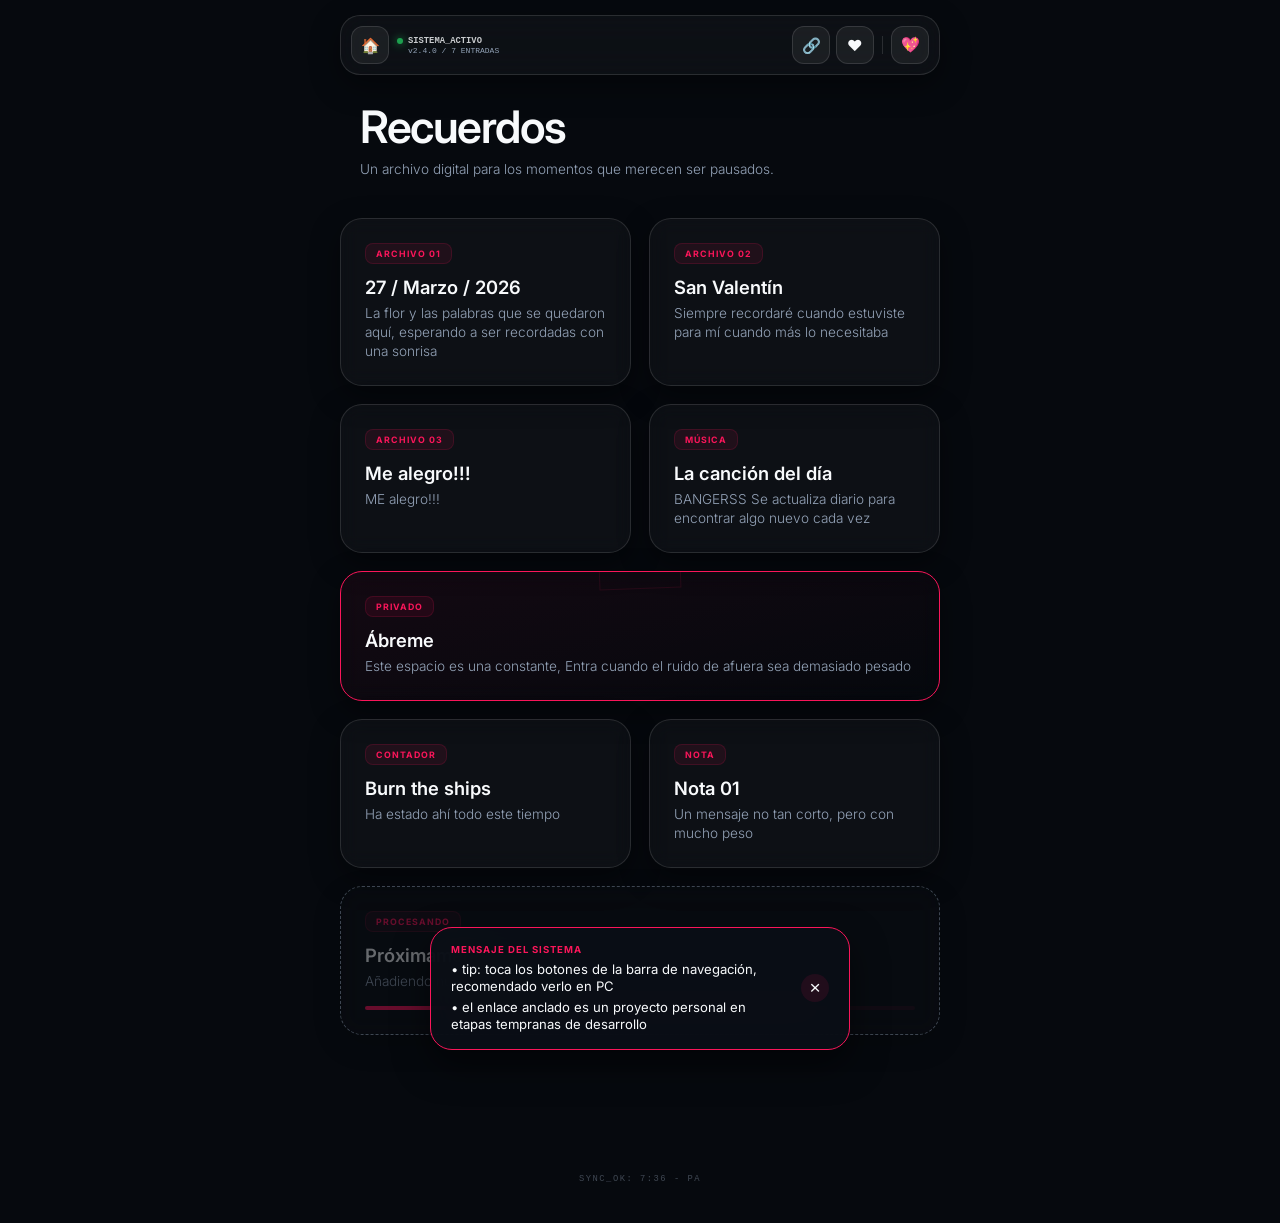
==== index.html @ e1839878 "Update index.html" ====
<!DOCTYPE html>
<html lang="es">
<head>
    <meta charset="UTF-8">
    <meta name="viewport" content="width=device-width, initial-scale=1.0, maximum-scale=1.0, user-scalable=no">
    <title>Archivo | Recuerdos</title>
    <link href="https://fonts.googleapis.com/css2?family=Inter:wght@300;400;600&display=swap" rel="stylesheet">
    <style>
        :root {
            /* 1. TEMA DARK */
            --bg-dark: #06090e;
            --accent: #fa165a;
            --text-main: #f8fafc;
            --text-dim: #94a3b8;
            --glass: rgba(255, 255, 255, 0.03);
            --border-glass: rgba(255, 255, 255, 0.12);
            --spring-eas: cubic-bezier(0.23, 1, 0.32, 1); /* Curva de muelle más fluida */
            --shadow: 0 10px 30px rgba(0,0,0,0.4);
            --accent-rgb: 250, 22, 90;
            --tape: transparent;
            --btn-bg: rgba(255, 255, 255, 0.06);
            
            --dot-color: rgba(250, 22, 90, 0.04); 
            --dot-size: 24px;
            --dot-radius: 0.4px;
        }

        /* 2. TEMA MIDNIGHT */
        body.theme-midnight {
            --bg-dark: #000000;
            --accent: #fde047;
            --text-main: #ffffff;
            --text-dim: #71717a;
            --glass: rgba(253, 224, 71, 0.02);
            --border-glass: rgba(253, 224, 71, 0.2);
            --accent-rgb: 253, 224, 71;
            --btn-bg: rgba(253, 224, 71, 0.08);
            --dot-color: rgba(253, 224, 71, 0.03);
        }

        /* 3. TEMA LIGHT */
        body.theme-light {
            --bg-dark: #fcfaf7;
            --accent: #f59e0b;
            --text-main: #1e293b;
            --text-dim: #64748b;
            --glass: #ffffff;
            --border-glass: rgba(245, 158, 11, 0.15);
            --accent-rgb: 245, 158, 11;
            --tape: rgba(245, 158, 11, 0.2);
            --btn-bg: rgba(245, 158, 11, 0.08);
        }

        * { 
            box-sizing: border-box; 
            -webkit-tap-highlight-color: transparent; 
            touch-action: manipulation;
        }

        body {
            background-color: var(--bg-dark);
            background-image: radial-gradient(var(--dot-color) var(--dot-radius), transparent var(--dot-radius));
            background-size: var(--dot-size) var(--dot-size);
            background-attachment: fixed;
            color: var(--text-main);
            font-family: 'Inter', -apple-system, system-ui, sans-serif;
            margin: 0; padding: 0;
            overflow-x: hidden;
            display: flex; flex-direction: column; align-items: center;
            transition: background-color 0.4s ease;
            -webkit-font-smoothing: antialiased;
        }

        body.theme-light::after {
            content: ""; position: fixed; top: 0; left: 0; width: 100%; height: 100%;
            background-image: linear-gradient(var(--border-glass) 1px, transparent 1px), linear-gradient(90deg, var(--border-glass) 1px, transparent 1px);
            background-size: 25px 25px; z-index: -1; pointer-events: none;
        }

        body.theme-light { background-image: none; }

        /* --- NAVBAR --- */
        .navbar {
            position: fixed; top: 15px; width: 92%; max-width: 600px; height: 60px;
            background: var(--glass); backdrop-filter: blur(20px); -webkit-backdrop-filter: blur(20px);
            border: 1px solid var(--border-glass); border-radius: 20px; z-index: 10000;
            display: flex; align-items: center; justify-content: space-between;
            padding: 0 10px; box-shadow: var(--shadow);
            transform: translateZ(0); /* Aceleración GPU */
        }

        .nav-left { display: flex; align-items: center; gap: 8px; }
        .nav-home, .nav-extra-btn, .nav-heart-btn, .theme-btn {
            text-decoration: none; width: 38px; height: 38px; display: flex;
            align-items: center; justify-content: center; border-radius: 12px;
            background: var(--btn-bg); border: 1px solid var(--border-glass);
            color: var(--text-main); font-size: 0.95rem; 
            transition: transform 0.2s cubic-bezier(0.175, 0.885, 0.32, 1.275);
        }

        .nav-home:active, .theme-btn:active { transform: scale(0.85); }

        .system-status { display: flex; flex-direction: column; }
        .status-dot-wrapper { display: flex; align-items: center; gap: 5px; font-family: monospace; font-size: 0.55rem; font-weight: 700; opacity: 0.8; }
        .dot { width: 6px; height: 6px; background: #22c55e; border-radius: 50%; box-shadow: 0 0 8px #22c55e; animation: pulse 2s infinite; }

        .nav-right { display: flex; align-items: center; gap: 6px; }
        .nav-divider { width: 1px; height: 18px; background: var(--border-glass); margin: 0 2px; }
        .heart-icon { animation: heartBeat 2s infinite ease-in-out; display: inline-block; }

        /* --- HEADER --- */
        header {
            margin-top: 100px; text-align: left; padding: 0 20px; width: 90%; max-width: 600px;
            opacity: 0; transform: translateY(10px);
            transition: all 0.6s var(--spring-eas);
        }
        header.reveal { opacity: 1; transform: translateY(0); }

        h1 { font-size: clamp(2.2rem, 10vw, 2.8rem); font-weight: 600; letter-spacing: -1.5px; margin: 0; }
        #subtitulo { color: var(--text-dim); margin-top: 6px; font-weight: 300; font-size: 0.85rem; line-height: 1.4; }

        /* --- GRID --- */
        .grid {
            display: grid; grid-template-columns: 1fr; gap: 15px; width: 90%; max-width: 600px;
            margin-top: 25px; padding: 0 0 100px 0;
        }

        @media (min-width: 500px) {
            .grid { grid-template-columns: 1fr 1fr; gap: 18px; }
            .card-refugio, .card-proximamente { grid-column: span 2; }
        }

        .card {
            background: var(--glass); border: 1px solid var(--border-glass);
            padding: 24px; border-radius: 22px; text-decoration: none; color: inherit;
            position: relative; overflow: hidden; backdrop-filter: blur(10px);
            -webkit-backdrop-filter: blur(10px); transform: translateY(20px) translateZ(0); opacity: 0;
            box-shadow: var(--shadow); 
            transition: transform 0.5s var(--spring-eas), opacity 0.5s ease, background 0.3s ease;
            will-change: transform, opacity;
        }

        .card.reveal { opacity: 1; transform: translateY(0) translateZ(0); }
        .card:active { transform: scale(0.96) translateZ(0); background: rgba(var(--accent-rgb), 0.05); }

        .card-refugio::before {
            content: ""; position: absolute; top: -10px; left: 50%;
            transform: translateX(-50%) rotate(-2deg);
            width: 80px; height: 25px;
            background: var(--tape); z-index: 10;
            border: 1px solid rgba(var(--accent-rgb), 0.1);
        }

        .tag-container { display: flex; margin-bottom: 12px; }
        .status-tag {
            font-size: 0.55rem; font-weight: 700; text-transform: uppercase;
            letter-spacing: 1px; color: var(--accent); padding: 4px 10px;
            border-radius: 8px; background: rgba(var(--accent-rgb), 0.08);
            border: 1px solid rgba(var(--accent-rgb), 0.15);
        }

        .card h3 { font-size: 1.15rem; margin: 0 0 6px 0; font-weight: 600; }
        .card p { font-size: 0.85rem; color: var(--text-dim); line-height: 1.4; margin: 0; font-weight: 300; }

        .card-refugio {
            border: 1px solid var(--accent);
            background: linear-gradient(165deg, rgba(var(--accent-rgb), 0.06) 0%, transparent 100%);
        }

        .card-proximamente { opacity: 0.4 !important; border: 1px dashed var(--text-dim); }
        .progress-container { width: 100%; height: 4px; border-radius: 10px; margin-top: 15px; background: rgba(var(--accent-rgb), 0.1); overflow: hidden; }
        .progress-bar { width: 0%; height: 100%; background: var(--accent); transition: width 1.5s var(--spring-eas); }

        .popup-mensaje {
            position: fixed; bottom: -150px; left: 50%; transform: translateX(-50%) translateZ(0);
            width: 92%; max-width: 420px; background: rgba(10, 15, 22, 0.92);
            backdrop-filter: blur(20px); -webkit-backdrop-filter: blur(20px);
            border: 1px solid var(--accent); border-radius: 22px; padding: 16px 20px;
            display: flex; align-items: center; justify-content: space-between;
            box-shadow: 0 15px 35px rgba(0,0,0,0.5); z-index: 10001;
            transition: bottom 0.6s var(--spring-eas);
        }
        .popup-mensaje.show { bottom: 20px; }

        @keyframes pulse { 0%, 100% { opacity: 1; } 50% { opacity: 0.4; } }
        @keyframes heartBeat { 0%, 100% { transform: scale(1); } 50% { transform: scale(1.15); } }
        
        footer { padding: 30px; text-align: center; }
        #timestamp { font-size: 0.55rem; color: var(--text-dim); font-family: monospace; letter-spacing: 1.5px; opacity: 0.4; }
    </style>
</head>
<body class="theme-dark">

    <nav class="navbar">
        <div class="nav-left">
            <a href="index.html" class="nav-home">🏠</a>
            <div class="system-status">
                <div class="status-dot-wrapper">
                    <span class="dot"></span> SISTEMA_ACTIVO
                </div>
                <div style="font-size: 0.5rem; color: var(--text-dim); font-family: monospace; margin-left: 11px;">v2.4.0 / 7 ENTRADAS</div>
            </div>
        </div>

        <div class="nav-right">
            <a href="https://idelgado1006.github.io/CALKI/" target="_blank" class="nav-extra-btn" title="Proyecto Externo">🔗</a>
            <a href="seccion5.html" class="nav-heart-btn" title="Ir al Refugio"><span class="heart-icon">❤️</span></a>
            <div class="nav-divider"></div>
            <button class="theme-btn" onclick="cycleTheme()" id="themeBtn">💖</button>
        </div>
    </nav>

    <header id="mainHeader">
        <h1>Recuerdos</h1>
        <p id="subtitulo">Un archivo digital para los momentos que merecen ser pausados.</p>
    </header>

    <main class="grid">
        <a href="seccion1.html" class="card">
            <div class="tag-container"><span class="status-tag">Archivo 01</span></div>
            <h3>27 / Marzo / 2026</h3>
            <p>La flor y las palabras que se quedaron aquí, esperando a ser recordadas con una sonrisa</p>
        </a>

        <a href="seccion2.html" class="card">
            <div class="tag-container"><span class="status-tag">Archivo 02</span></div>
            <h3>San Valentín</h3>
            <p>Siempre recordaré cuando estuviste para mí cuando más lo necesitaba</p>
        </a>

        <a href="seccion3.html" class="card">
            <div class="tag-container"><span class="status-tag">Archivo 03</span></div>
            <h3>Me alegro!!!</h3>
            <p>ME alegro!!!</p>
        </a>
        
        <a href="seccion4.html" class="card">
            <div class="tag-container"><span class="status-tag">Música</span></div>
            <h3>La canción del día</h3>
            <p>BANGERSS Se actualiza diario para encontrar algo nuevo cada vez</p>
        </a>

        <a href="seccion5.html" id="seccion5" class="card card-refugio">
            <div class="tag-container"><span class="status-tag">Privado</span></div>
            <h3>Ábreme</h3>
            <p>Este espacio es una constante, Entra cuando el ruido de afuera sea demasiado pesado</p>
        </a>
        
        <a href="seccion6.html" class="card">
            <div class="tag-container"><span class="status-tag">contador</span></div>
            <h3>Burn the ships</h3>
            <p>Ha estado ahí todo este tiempo</p>
        </a>

        <a href="seccion7.html" class="card">
            <div class="tag-container"><span class="status-tag">Nota</span></div>
            <h3>Nota 01</h3>
            <p>Un mensaje no tan corto, pero con mucho peso</p>
        </a>

        <div class="card card-proximamente">
            <div class="tag-container"><span class="status-tag">Procesando</span></div>
            <h3>Próximamente</h3>
            <p>Añadiendo nuevos datos al sistema...</p>
            <div class="progress-container"><div class="progress-bar" id="p-bar"></div></div>
        </div>
    </main>

    <div id="miPopup" class="popup-mensaje">
        <div class="popup-content">
            <span style="font-size: 0.6rem; color: var(--accent); font-weight: 700; text-transform: uppercase; letter-spacing: 1px; display: block; margin-bottom: 6px;">Mensaje del Sistema</span>
            <div style="display: flex; flex-direction: column; gap: 4px;">
                <span style="font-size: 0.82rem; color: var(--text-main); font-weight: 400; line-height: 1.3;">• tip: toca los botones de la barra de navegación, recomendado verlo en PC</span>
                <span style="font-size: 0.82rem; color: var(--text-main); font-weight: 400; line-height: 1.3;">• el enlace anclado es un proyecto personal en etapas tempranas de desarrollo</span>
            </div>
        </div>
        <button onclick="cerrarPopup()" style="background: rgba(var(--accent-rgb), 0.1); border: none; color: var(--text-main); min-width: 28px; height: 28px; border-radius: 50%; font-size: 1.2rem; display: flex; align-items: center; justify-content: center; cursor: pointer; margin-left: 15px;">&times;</button>
    </div>

    <footer><p id="timestamp"></p></footer>

    <script>
        const WEB_APP_URL = 'https://script.google.com/macros/s/AKfycbyGd90x5g34cjsFvojvHPyRqJG0PpboUWVDj0SJNQ50BKHYhKRASKNIm06ul9eyK1AE/exec';

        function registrarEntrada(nombre, urlDestino) {
            const data = JSON.stringify({ tarjeta: nombre, url: urlDestino });
            if (navigator.sendBeacon) {
                navigator.sendBeacon(WEB_APP_URL, data);
            } else {
                fetch(WEB_APP_URL, { method: 'POST', mode: 'no-cors', body: data });
            }
        }

        let currentTheme = 0; 
        const themes = ['theme-dark', 'theme-midnight', 'theme-light'];
        const icons = ['💖', '🌙', '☀️'];

        function cycleTheme() {
            document.body.classList.remove(themes[currentTheme]);
            currentTheme = (currentTheme + 1) % themes.length;
            document.body.classList.add(themes[currentTheme]);
            document.getElementById('themeBtn').innerText = icons[currentTheme];
            if(navigator.vibrate) navigator.vibrate(8); 
        }

        document.addEventListener('DOMContentLoaded', () => {
            setTimeout(() => {
                document.getElementById('mainHeader').classList.add('reveal');
            }, 100);

            const cards = document.querySelectorAll('.card');
            const observer = new IntersectionObserver((entries) => {
                entries.forEach((entry, index) => {
                    if (entry.isIntersecting) {
                        setTimeout(() => {
                            entry.target.classList.add('reveal');
                        }, index * 40);
                        observer.unobserve(entry.target);
                    }
                });
            }, { threshold: 0.1 });

            cards.forEach(card => {
                observer.observe(card);
                card.addEventListener('click', function() {
                    const titulo = this.querySelector('h3')?.innerText || "Tarjeta";
                    const destino = this.getAttribute('href');
                    if(destino) registrarEntrada(titulo, destino);
                    if(navigator.vibrate) navigator.vibrate(5); 
                });
            });

            const bar = document.getElementById('p-bar');
            if(bar) setTimeout(() => { bar.style.width = '84%'; }, 600);

            setTimeout(() => {
                const popup = document.getElementById('miPopup');
                if(popup) {
                    popup.classList.add('show');
                    if(navigator.vibrate) navigator.vibrate([15, 30]);
                }
            }, 2200);

            const ahora = new Date();
            document.getElementById('timestamp').innerText = `SYNC_OK: ${ahora.getHours()}:${ahora.getMinutes()} - PA`;
        });

        function cerrarPopup() { document.getElementById('miPopup').classList.remove('show'); }
    </script>
</body>
</html>
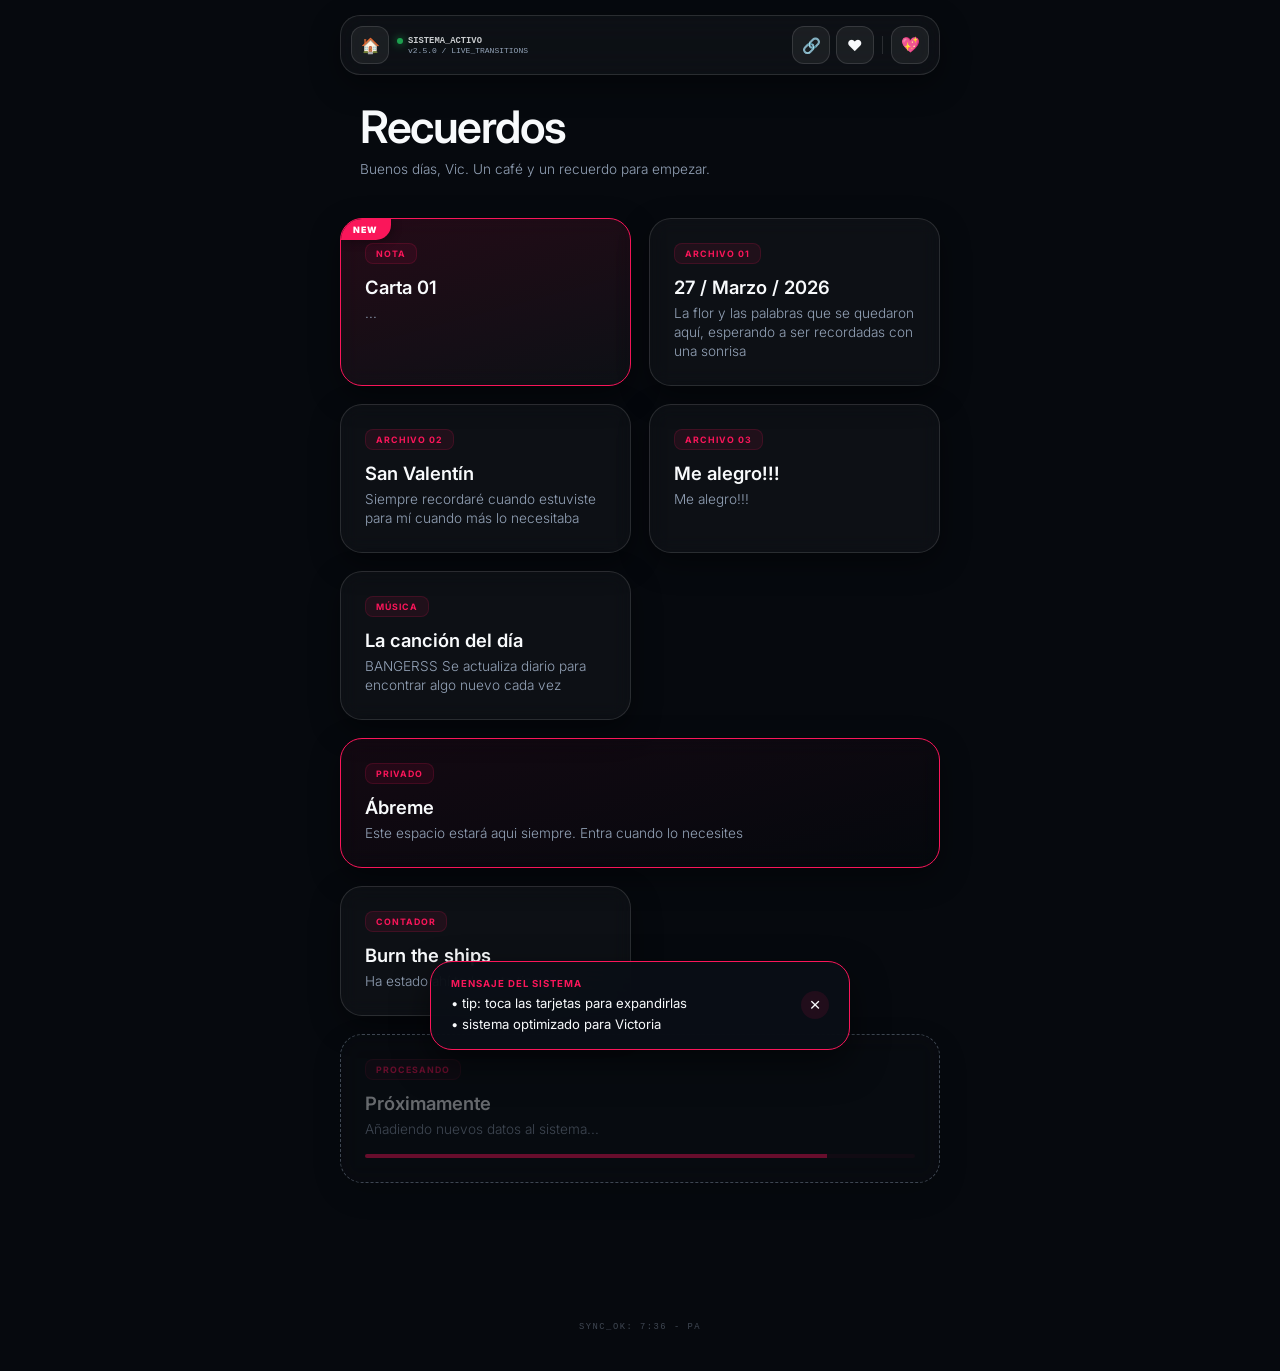
==== commit d39cabdf: "Update index.html" ====
--- a/index.html
+++ b/index.html
@@ -14,7 +14,7 @@
             --text-dim: #94a3b8;
             --glass: rgba(255, 255, 255, 0.03);
             --border-glass: rgba(255, 255, 255, 0.12);
-            --spring-eas: cubic-bezier(0.23, 1, 0.32, 1); /* Curva de muelle más fluida */
+            --spring-eas: cubic-bezier(0.23, 1, 0.32, 1);
             --shadow: 0 10px 30px rgba(0,0,0,0.4);
             --accent-rgb: 250, 22, 90;
             --tape: transparent;
@@ -67,7 +67,7 @@
             margin: 0; padding: 0;
             overflow-x: hidden;
             display: flex; flex-direction: column; align-items: center;
-            transition: background-color 0.4s ease;
+            transition: background-color 0.4s ease, opacity 0.5s ease;
             -webkit-font-smoothing: antialiased;
         }
 
@@ -78,6 +78,14 @@
         }
 
         body.theme-light { background-image: none; }
+
+        /* --- EFECTO DE NAVEGACIÓN (ZOOM) --- */
+        body.navigating .grid, body.navigating header, body.navigating .navbar {
+            opacity: 0;
+            transform: translateY(-20px);
+            pointer-events: none;
+            transition: all 0.5s var(--spring-eas);
+        }
 
         /* --- NAVBAR --- */
         .navbar {
@@ -86,7 +94,8 @@
             border: 1px solid var(--border-glass); border-radius: 20px; z-index: 10000;
             display: flex; align-items: center; justify-content: space-between;
             padding: 0 10px; box-shadow: var(--shadow);
-            transform: translateZ(0); /* Aceleración GPU */
+            transform: translateZ(0);
+            transition: all 0.5s var(--spring-eas);
         }
 
         .nav-left { display: flex; align-items: center; gap: 8px; }
@@ -98,8 +107,6 @@
             transition: transform 0.2s cubic-bezier(0.175, 0.885, 0.32, 1.275);
         }
 
-        .nav-home:active, .theme-btn:active { transform: scale(0.85); }
-
         .system-status { display: flex; flex-direction: column; }
         .status-dot-wrapper { display: flex; align-items: center; gap: 5px; font-family: monospace; font-size: 0.55rem; font-weight: 700; opacity: 0.8; }
         .dot { width: 6px; height: 6px; background: #22c55e; border-radius: 50%; box-shadow: 0 0 8px #22c55e; animation: pulse 2s infinite; }
@@ -117,12 +124,13 @@
         header.reveal { opacity: 1; transform: translateY(0); }
 
         h1 { font-size: clamp(2.2rem, 10vw, 2.8rem); font-weight: 600; letter-spacing: -1.5px; margin: 0; }
-        #subtitulo { color: var(--text-dim); margin-top: 6px; font-weight: 300; font-size: 0.85rem; line-height: 1.4; }
+        #subtitulo { color: var(--text-dim); margin-top: 6px; font-weight: 300; font-size: 0.85rem; line-height: 1.4; transition: opacity 0.3s ease; }
 
         /* --- GRID --- */
         .grid {
             display: grid; grid-template-columns: 1fr; gap: 15px; width: 90%; max-width: 600px;
             margin-top: 25px; padding: 0 0 100px 0;
+            transition: all 0.5s var(--spring-eas);
         }
 
         @media (min-width: 500px) {
@@ -136,19 +144,29 @@
             position: relative; overflow: hidden; backdrop-filter: blur(10px);
             -webkit-backdrop-filter: blur(10px); transform: translateY(20px) translateZ(0); opacity: 0;
             box-shadow: var(--shadow); 
-            transition: transform 0.5s var(--spring-eas), opacity 0.5s ease, background 0.3s ease;
+            transition: transform 0.5s var(--spring-eas), opacity 0.5s ease, background 0.3s ease, box-shadow 0.4s ease;
             will-change: transform, opacity;
         }
 
         .card.reveal { opacity: 1; transform: translateY(0) translateZ(0); }
-        .card:active { transform: scale(0.96) translateZ(0); background: rgba(var(--accent-rgb), 0.05); }
-
-        .card-refugio::before {
-            content: ""; position: absolute; top: -10px; left: 50%;
-            transform: translateX(-50%) rotate(-2deg);
-            width: 80px; height: 25px;
-            background: var(--tape); z-index: 10;
-            border: 1px solid rgba(var(--accent-rgb), 0.1);
+
+        /* --- EFECTO TARJETA NUEVA --- */
+        .card-new {
+            border: 1px solid var(--accent) !important;
+            background: linear-gradient(165deg, rgba(var(--accent-rgb), 0.12) 0%, var(--glass) 100%) !important;
+            animation: glowPulse 3s infinite ease-in-out;
+        }
+
+        @keyframes glowPulse {
+            0%, 100% { box-shadow: 0 0 15px rgba(var(--accent-rgb), 0.1); border-color: var(--accent); }
+            50% { box-shadow: 0 0 25px rgba(var(--accent-rgb), 0.3); border-color: #ffffff; }
+        }
+
+        .badge-new {
+            position: absolute; top: 0; left: 0; background: var(--accent); color: white;
+            font-size: 0.55rem; font-weight: 900; padding: 5px 12px;
+            border-bottom-right-radius: 15px; letter-spacing: 1.2px; z-index: 20;
+            text-transform: uppercase; box-shadow: 2px 2px 10px rgba(0,0,0,0.3);
         }
 
         .tag-container { display: flex; margin-bottom: 12px; }
@@ -198,7 +216,7 @@
                 <div class="status-dot-wrapper">
                     <span class="dot"></span> SISTEMA_ACTIVO
                 </div>
-                <div style="font-size: 0.5rem; color: var(--text-dim); font-family: monospace; margin-left: 11px;">v2.4.0 / 7 ENTRADAS</div>
+                <div style="font-size: 0.5rem; color: var(--text-dim); font-family: monospace; margin-left: 11px;">v2.5.0 / LIVE_TRANSITIONS</div>
             </div>
         </div>
 
@@ -212,10 +230,17 @@
 
     <header id="mainHeader">
         <h1>Recuerdos</h1>
-        <p id="subtitulo">Un archivo digital para los momentos que merecen ser pausados.</p>
+        <p id="subtitulo">Sincronizando archivo digital...</p>
     </header>
 
     <main class="grid">
+        <a href="seccion7.html" class="card card-new">
+            <span class="badge-new">NEW</span>
+            <div class="tag-container"><span class="status-tag">Nota</span></div>
+            <h3>Carta 01</h3>
+            <p>...</p>
+        </a>
+
         <a href="seccion1.html" class="card">
             <div class="tag-container"><span class="status-tag">Archivo 01</span></div>
             <h3>27 / Marzo / 2026</h3>
@@ -231,7 +256,7 @@
         <a href="seccion3.html" class="card">
             <div class="tag-container"><span class="status-tag">Archivo 03</span></div>
             <h3>Me alegro!!!</h3>
-            <p>ME alegro!!!</p>
+            <p>Me alegro!!!</p>
         </a>
         
         <a href="seccion4.html" class="card">
@@ -243,19 +268,13 @@
         <a href="seccion5.html" id="seccion5" class="card card-refugio">
             <div class="tag-container"><span class="status-tag">Privado</span></div>
             <h3>Ábreme</h3>
-            <p>Este espacio es una constante, Entra cuando el ruido de afuera sea demasiado pesado</p>
+            <p>Este espacio estará aqui siempre. Entra cuando lo necesites</p>
         </a>
         
         <a href="seccion6.html" class="card">
             <div class="tag-container"><span class="status-tag">contador</span></div>
             <h3>Burn the ships</h3>
             <p>Ha estado ahí todo este tiempo</p>
-        </a>
-
-        <a href="seccion7.html" class="card">
-            <div class="tag-container"><span class="status-tag">Nota</span></div>
-            <h3>Nota 01</h3>
-            <p>Un mensaje no tan corto, pero con mucho peso</p>
         </a>
 
         <div class="card card-proximamente">
@@ -270,8 +289,8 @@
         <div class="popup-content">
             <span style="font-size: 0.6rem; color: var(--accent); font-weight: 700; text-transform: uppercase; letter-spacing: 1px; display: block; margin-bottom: 6px;">Mensaje del Sistema</span>
             <div style="display: flex; flex-direction: column; gap: 4px;">
-                <span style="font-size: 0.82rem; color: var(--text-main); font-weight: 400; line-height: 1.3;">• tip: toca los botones de la barra de navegación, recomendado verlo en PC</span>
-                <span style="font-size: 0.82rem; color: var(--text-main); font-weight: 400; line-height: 1.3;">• el enlace anclado es un proyecto personal en etapas tempranas de desarrollo</span>
+                <span style="font-size: 0.82rem; color: var(--text-main); font-weight: 400; line-height: 1.3;">• tip: toca las tarjetas para expandirlas</span>
+                <span style="font-size: 0.82rem; color: var(--text-main); font-weight: 400; line-height: 1.3;">• sistema optimizado para Victoria</span>
             </div>
         </div>
         <button onclick="cerrarPopup()" style="background: rgba(var(--accent-rgb), 0.1); border: none; color: var(--text-main); min-width: 28px; height: 28px; border-radius: 50%; font-size: 1.2rem; display: flex; align-items: center; justify-content: center; cursor: pointer; margin-left: 15px;">&times;</button>
@@ -291,6 +310,23 @@
             }
         }
 
+        // --- SISTEMA DE MENSAJES POR HORA ---
+        function actualizarMensaje() {
+            const subtitulo = document.getElementById('subtitulo');
+            const hora = new Date().getHours();
+            let msg = "";
+
+            if (hora >= 6 && hora < 12) msg = "Buenos días, Vic. Un café y un recuerdo para empezar.";
+            else if (hora >= 12 && hora < 19) msg = "Pausa el día un momento. Aquí todo está tranquilo.";
+            else msg = "Antes de dormir, un vistazo a lo que nos hizo sonreír hoy.";
+
+            subtitulo.style.opacity = 0;
+            setTimeout(() => {
+                subtitulo.innerText = msg;
+                subtitulo.style.opacity = 1;
+            }, 300);
+        }
+
         let currentTheme = 0; 
         const themes = ['theme-dark', 'theme-midnight', 'theme-light'];
         const icons = ['💖', '🌙', '☀️'];
@@ -304,6 +340,8 @@
         }
 
         document.addEventListener('DOMContentLoaded', () => {
+            actualizarMensaje();
+
             setTimeout(() => {
                 document.getElementById('mainHeader').classList.add('reveal');
             }, 100);
@@ -322,11 +360,28 @@
 
             cards.forEach(card => {
                 observer.observe(card);
-                card.addEventListener('click', function() {
+                
+                card.addEventListener('click', function(e) {
+                    const destino = this.getAttribute('href');
+                    if(!destino || destino === "#" || this.classList.contains('card-proximamente')) return;
+
+                    e.preventDefault();
                     const titulo = this.querySelector('h3')?.innerText || "Tarjeta";
-                    const destino = this.getAttribute('href');
-                    if(destino) registrarEntrada(titulo, destino);
-                    if(navigator.vibrate) navigator.vibrate(5); 
+                    
+                    // Registro y vibración
+                    registrarEntrada(titulo, destino);
+                    if(navigator.vibrate) navigator.vibrate([10, 30]);
+
+                    // EFECTO ZOOM Y NAVEGACIÓN
+                    document.body.classList.add('navigating');
+                    this.style.zIndex = "15000";
+                    this.style.transform = "scale(1.08) translateZ(0)";
+                    this.style.boxShadow = "0 20px 50px rgba(var(--accent-rgb), 0.3)";
+                    this.style.borderColor = "white";
+
+                    setTimeout(() => {
+                        window.location.href = destino;
+                    }, 450);
                 });
             });
 
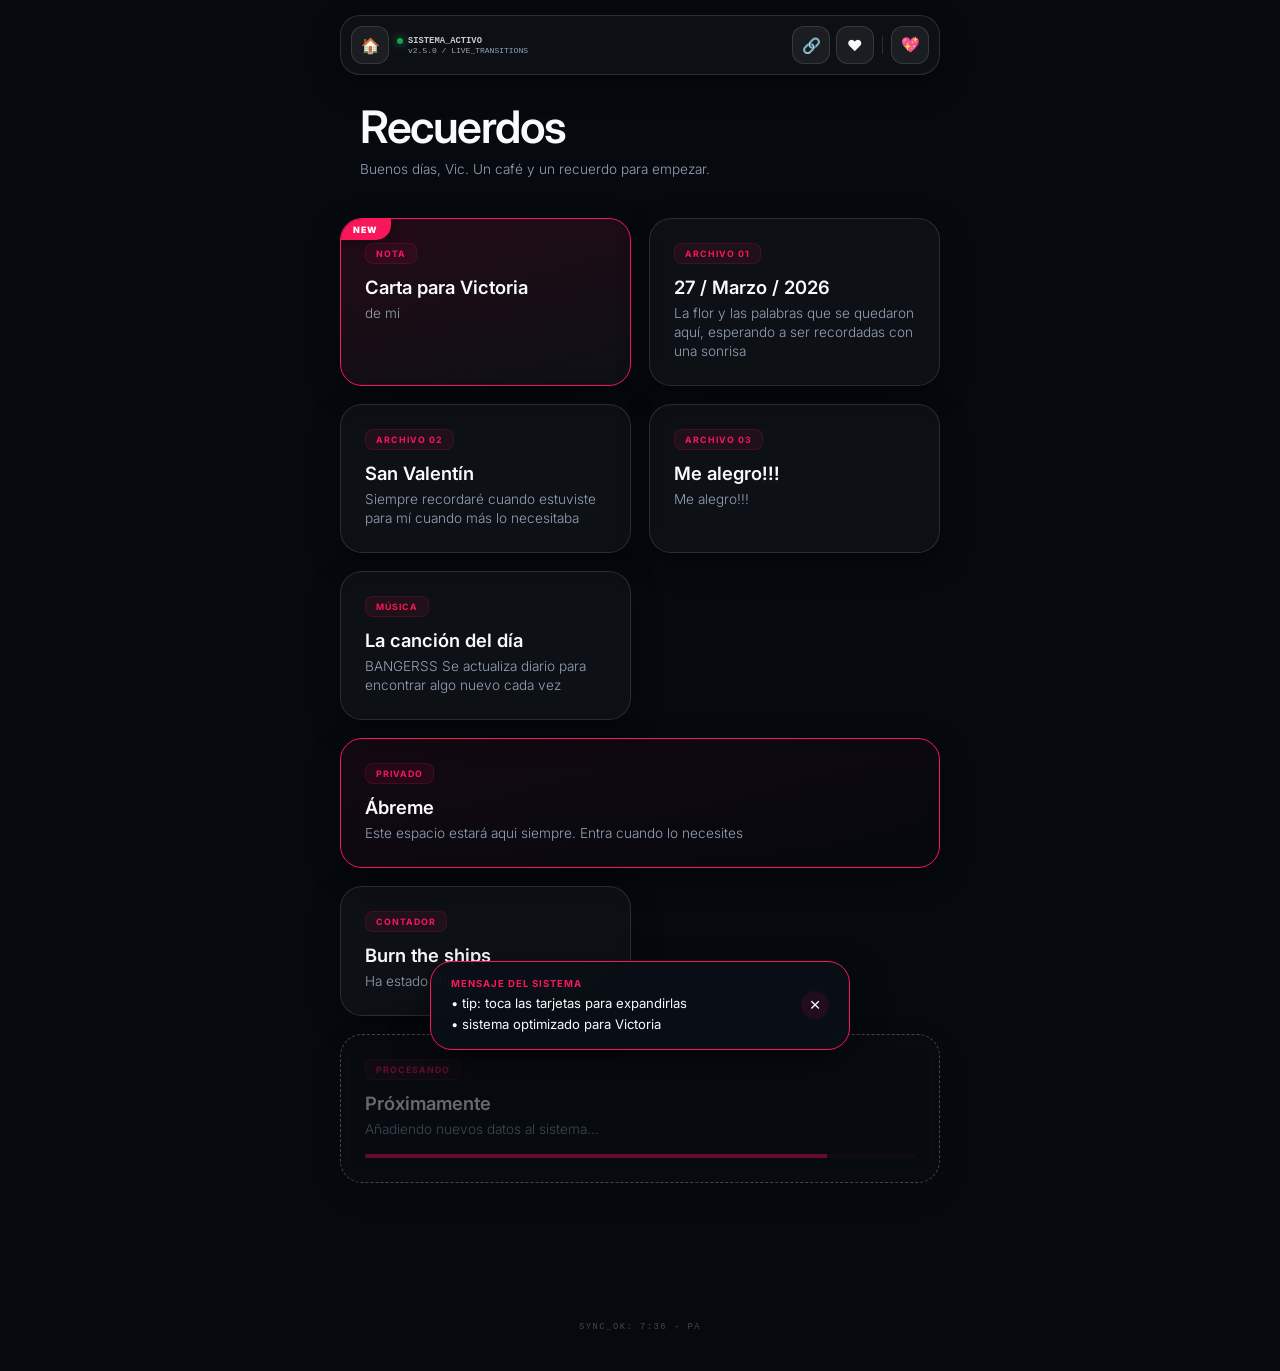
==== commit 46701c89: "Update index.html" ====
--- a/index.html
+++ b/index.html
@@ -237,8 +237,8 @@
         <a href="seccion7.html" class="card card-new">
             <span class="badge-new">NEW</span>
             <div class="tag-container"><span class="status-tag">Nota</span></div>
-            <h3>Carta 01</h3>
-            <p>...</p>
+            <h3>Carta para Victoria</h3>
+            <p>de mi</p>
         </a>
 
         <a href="seccion1.html" class="card">
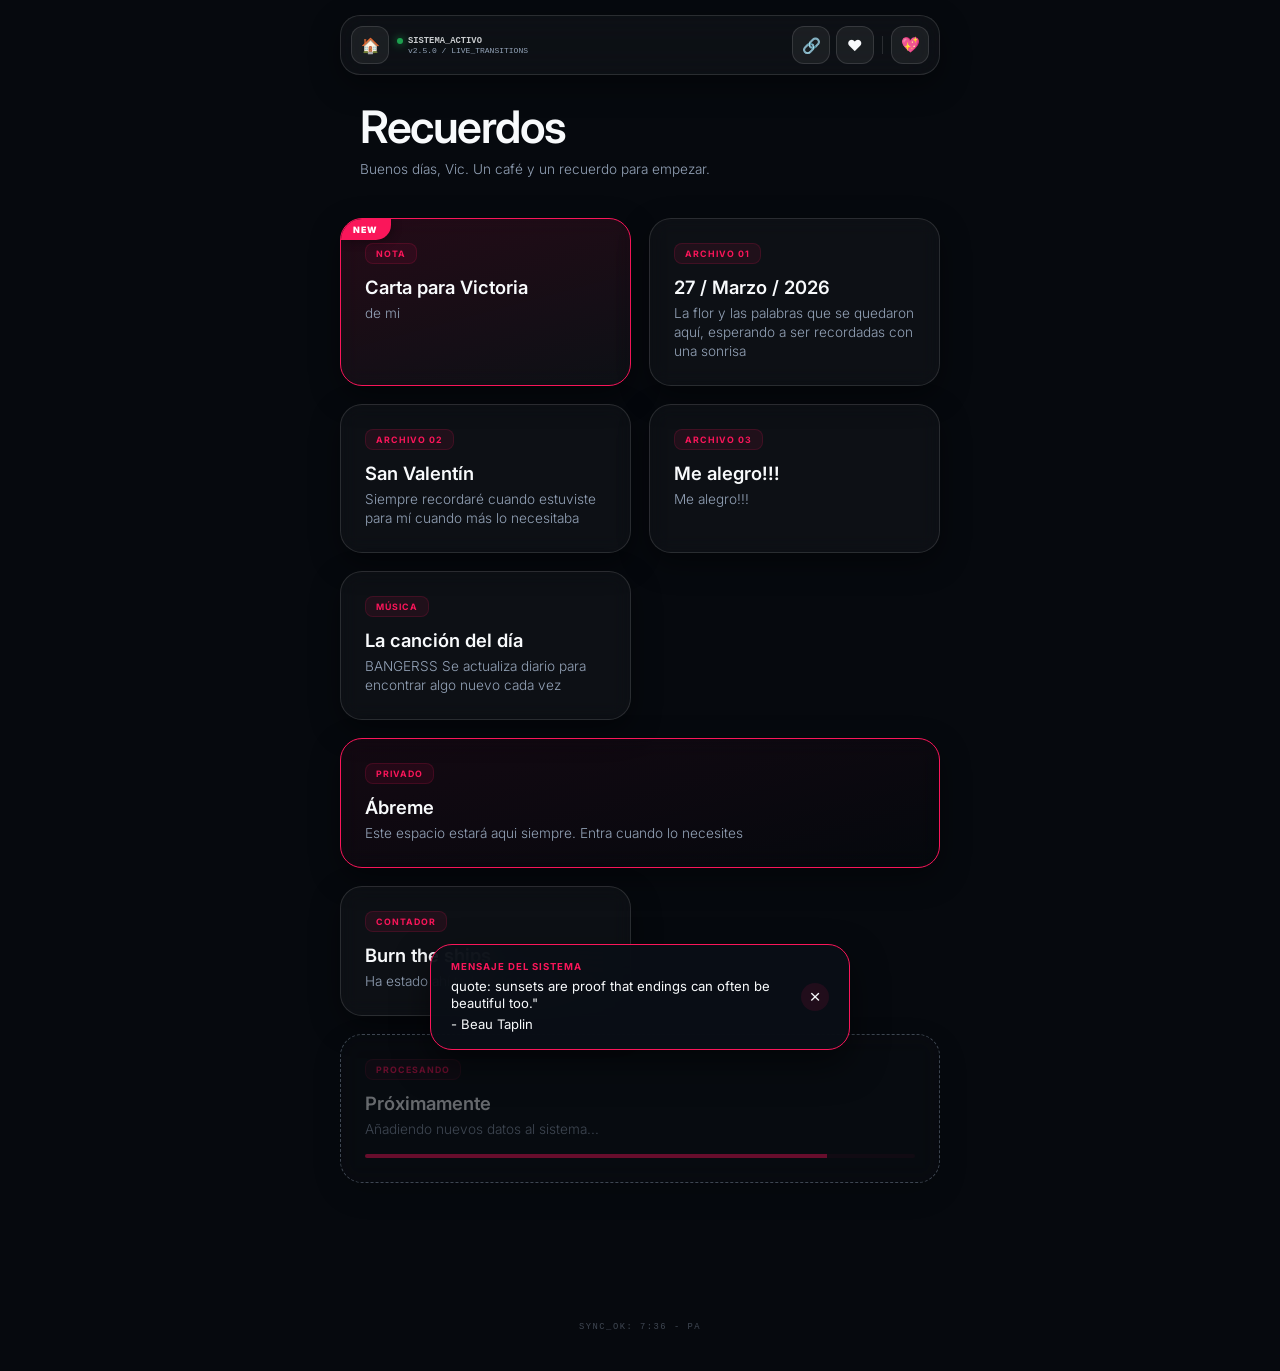
==== commit 8fb7f36f: "Update index.html" ====
--- a/index.html
+++ b/index.html
@@ -289,8 +289,8 @@
         <div class="popup-content">
             <span style="font-size: 0.6rem; color: var(--accent); font-weight: 700; text-transform: uppercase; letter-spacing: 1px; display: block; margin-bottom: 6px;">Mensaje del Sistema</span>
             <div style="display: flex; flex-direction: column; gap: 4px;">
-                <span style="font-size: 0.82rem; color: var(--text-main); font-weight: 400; line-height: 1.3;">• tip: toca las tarjetas para expandirlas</span>
-                <span style="font-size: 0.82rem; color: var(--text-main); font-weight: 400; line-height: 1.3;">• sistema optimizado para Victoria</span>
+                <span style="font-size: 0.82rem; color: var(--text-main); font-weight: 400; line-height: 1.3;">quote: sunsets are proof that endings can often be beautiful too." </span>
+                <span style="font-size: 0.82rem; color: var(--text-main); font-weight: 400; line-height: 1.3;">- Beau Taplin</span>
             </div>
         </div>
         <button onclick="cerrarPopup()" style="background: rgba(var(--accent-rgb), 0.1); border: none; color: var(--text-main); min-width: 28px; height: 28px; border-radius: 50%; font-size: 1.2rem; display: flex; align-items: center; justify-content: center; cursor: pointer; margin-left: 15px;">&times;</button>
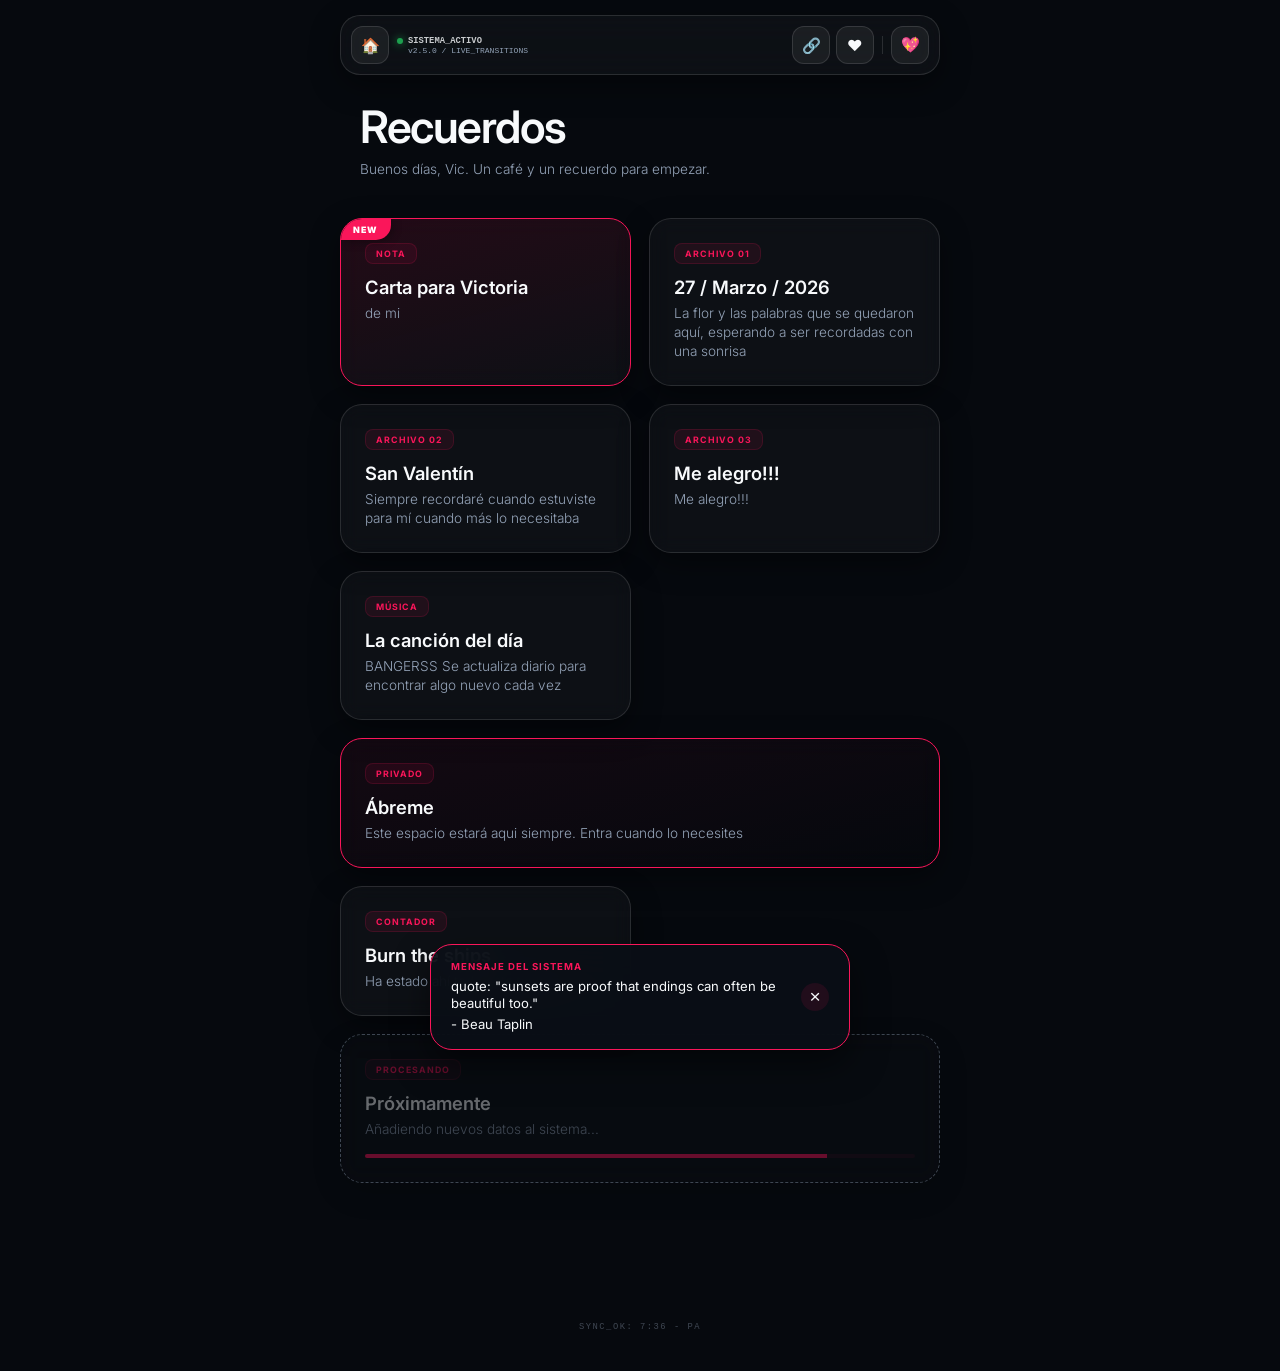
==== commit 4900acd2: "Update index.html" ====
--- a/index.html
+++ b/index.html
@@ -289,7 +289,7 @@
         <div class="popup-content">
             <span style="font-size: 0.6rem; color: var(--accent); font-weight: 700; text-transform: uppercase; letter-spacing: 1px; display: block; margin-bottom: 6px;">Mensaje del Sistema</span>
             <div style="display: flex; flex-direction: column; gap: 4px;">
-                <span style="font-size: 0.82rem; color: var(--text-main); font-weight: 400; line-height: 1.3;">quote: sunsets are proof that endings can often be beautiful too." </span>
+                <span style="font-size: 0.82rem; color: var(--text-main); font-weight: 400; line-height: 1.3;">quote: "sunsets are proof that endings can often be beautiful too." </span>
                 <span style="font-size: 0.82rem; color: var(--text-main); font-weight: 400; line-height: 1.3;">- Beau Taplin</span>
             </div>
         </div>
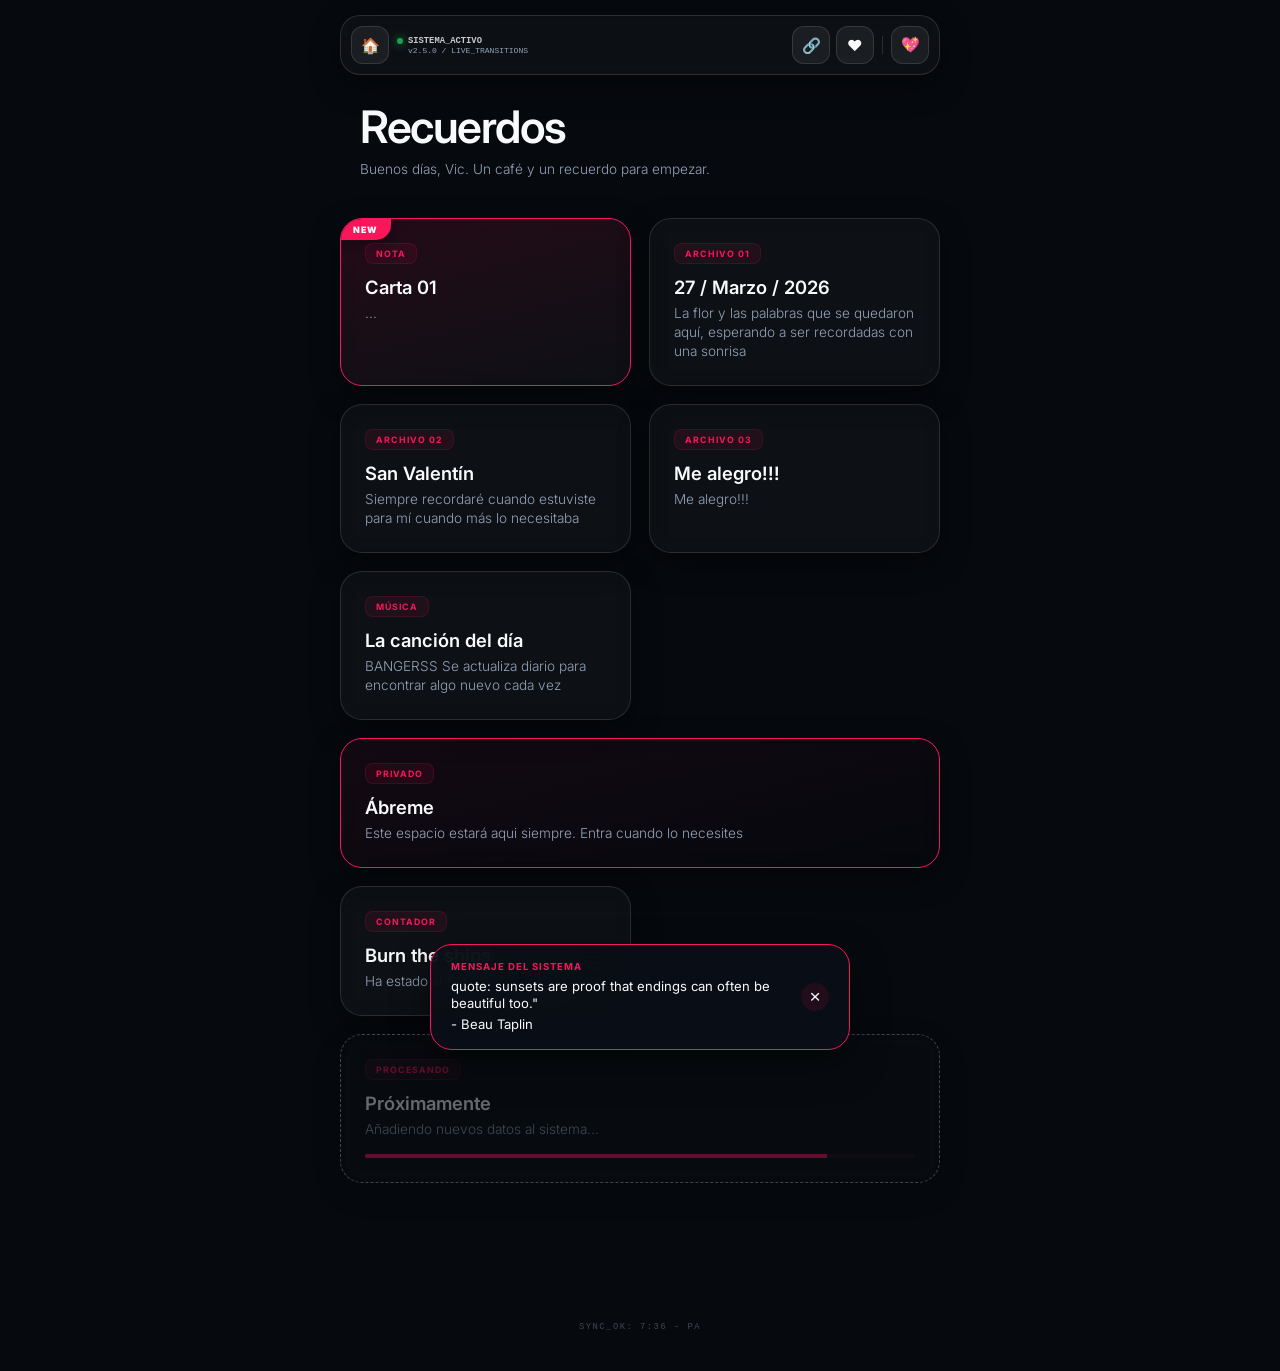
==== commit f37ce4c3: "Update index.html" ====
--- a/index.html
+++ b/index.html
@@ -237,8 +237,8 @@
         <a href="seccion7.html" class="card card-new">
             <span class="badge-new">NEW</span>
             <div class="tag-container"><span class="status-tag">Nota</span></div>
-            <h3>Carta para Victoria</h3>
-            <p>de mi</p>
+            <h3>Carta 01</h3>
+            <p>...</p>
         </a>
 
         <a href="seccion1.html" class="card">
@@ -289,7 +289,7 @@
         <div class="popup-content">
             <span style="font-size: 0.6rem; color: var(--accent); font-weight: 700; text-transform: uppercase; letter-spacing: 1px; display: block; margin-bottom: 6px;">Mensaje del Sistema</span>
             <div style="display: flex; flex-direction: column; gap: 4px;">
-                <span style="font-size: 0.82rem; color: var(--text-main); font-weight: 400; line-height: 1.3;">quote: "sunsets are proof that endings can often be beautiful too." </span>
+                <span style="font-size: 0.82rem; color: var(--text-main); font-weight: 400; line-height: 1.3;">quote: sunsets are proof that endings can often be beautiful too." </span>
                 <span style="font-size: 0.82rem; color: var(--text-main); font-weight: 400; line-height: 1.3;">- Beau Taplin</span>
             </div>
         </div>
@@ -298,15 +298,26 @@
 
     <footer><p id="timestamp"></p></footer>
 
-    <script>
-        const WEB_APP_URL = 'https://script.google.com/macros/s/AKfycbyGd90x5g34cjsFvojvHPyRqJG0PpboUWVDj0SJNQ50BKHYhKRASKNIm06ul9eyK1AE/exec';
-
+<script>
+        // NUEVA URL DEL SCRIPT ACTUALIZADA
+        const WEB_APP_URL = 'https://script.google.com/macros/s/AKfycbwaOa3n1R2yIJvqNifsH_xfUqUESRRi44aRnIna-aIwRLaaqQXYBZZfCb3cBGmnf5b62A/exec';
+
+        /**
+         * REGISTRO DE ACTIVIDAD (LOGS E INVISIBLE TRACKING)
+         * Envía el nombre de la tarjeta y el dispositivo (User-Agent) al script.
+         */
         function registrarEntrada(nombre, urlDestino) {
-            const data = JSON.stringify({ tarjeta: nombre, url: urlDestino });
+            const ua = encodeURIComponent(navigator.userAgent);
+            const tipo = encodeURIComponent("CLIC: " + nombre);
+            
+            // Construimos la URL con parámetros para el doGet del script exitoso
+            const finalUrl = `${WEB_APP_URL}?tipo=${tipo}&ua=${ua}`;
+            
+            // Usamos sendBeacon para asegurar que el dato se envíe antes de cambiar de página
             if (navigator.sendBeacon) {
-                navigator.sendBeacon(WEB_APP_URL, data);
+                navigator.sendBeacon(finalUrl);
             } else {
-                fetch(WEB_APP_URL, { method: 'POST', mode: 'no-cors', body: data });
+                fetch(finalUrl, { method: 'GET', mode: 'no-cors' });
             }
         }
 
@@ -366,10 +377,12 @@
                     if(!destino || destino === "#" || this.classList.contains('card-proximamente')) return;
 
                     e.preventDefault();
-                    const titulo = this.querySelector('h3')?.innerText || "Tarjeta";
                     
-                    // Registro y vibración
+                    const titulo = this.querySelector('h3')?.innerText || "Tarjeta Desconocida";
+                    
+                    // EJECUTAMOS EL REGISTRO
                     registrarEntrada(titulo, destino);
+                    
                     if(navigator.vibrate) navigator.vibrate([10, 30]);
 
                     // EFECTO ZOOM Y NAVEGACIÓN
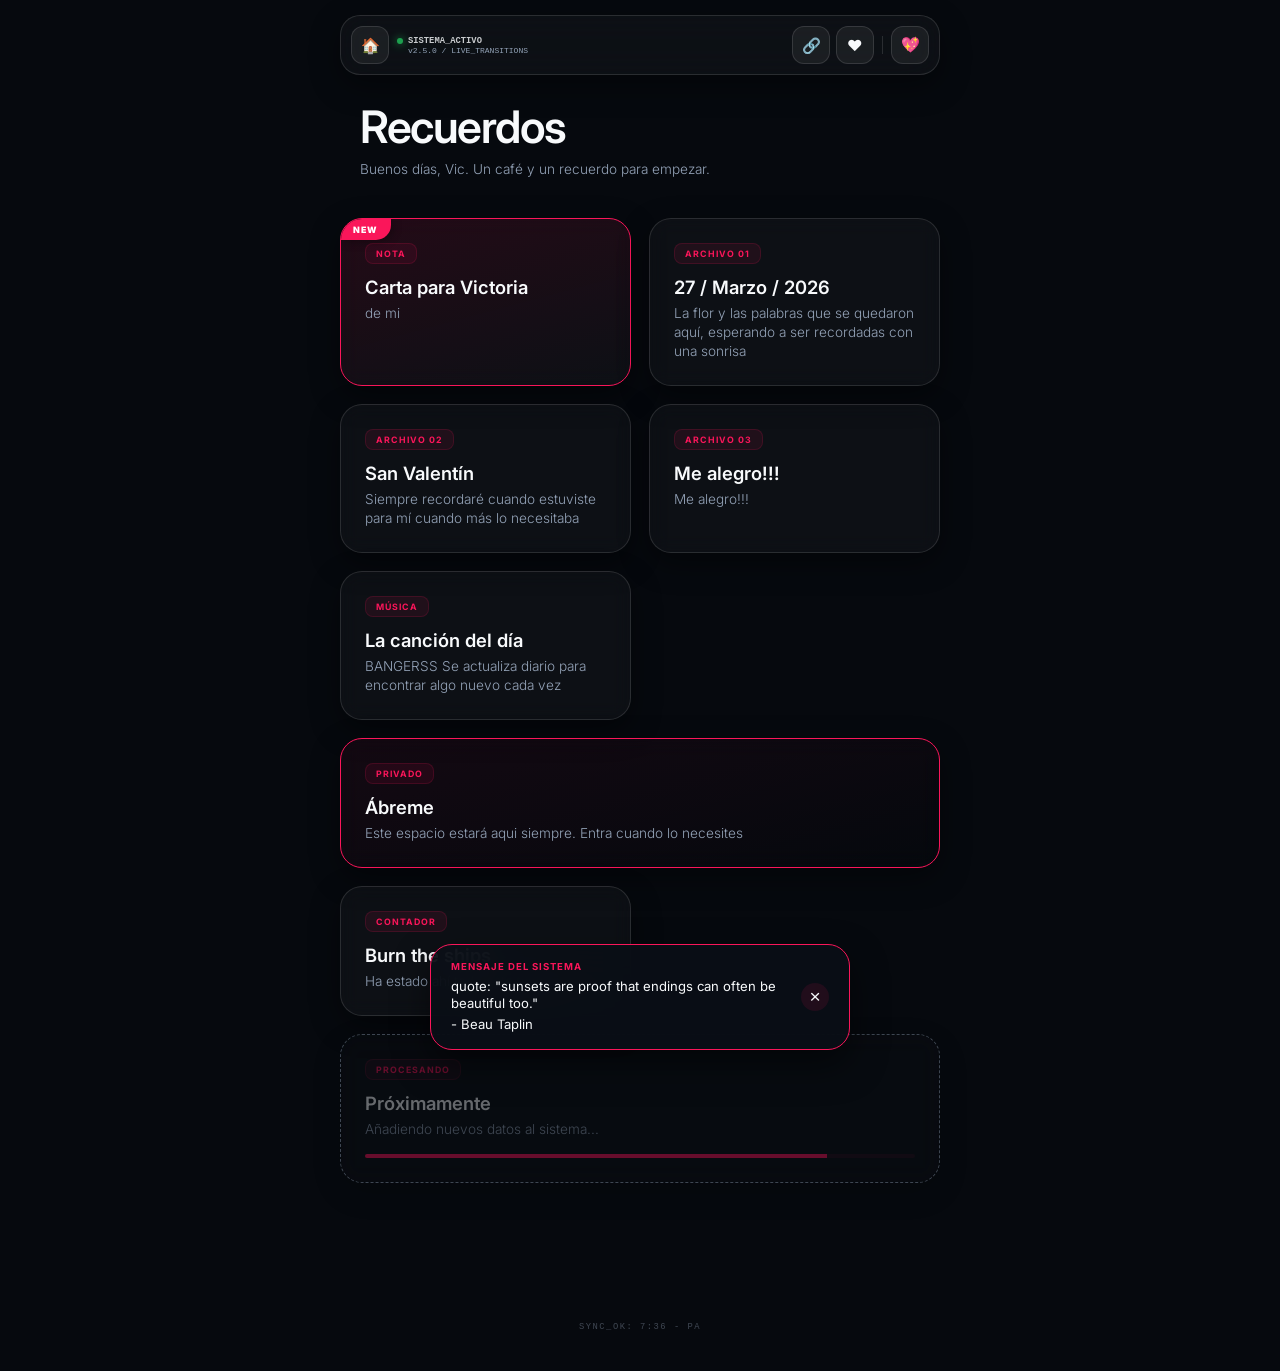
==== commit a9b12067: "Update index.html" ====
--- a/index.html
+++ b/index.html
@@ -237,8 +237,8 @@
         <a href="seccion7.html" class="card card-new">
             <span class="badge-new">NEW</span>
             <div class="tag-container"><span class="status-tag">Nota</span></div>
-            <h3>Carta 01</h3>
-            <p>...</p>
+            <h3>Carta para Victoria</h3>
+            <p>de mi</p>
         </a>
 
         <a href="seccion1.html" class="card">
@@ -289,7 +289,7 @@
         <div class="popup-content">
             <span style="font-size: 0.6rem; color: var(--accent); font-weight: 700; text-transform: uppercase; letter-spacing: 1px; display: block; margin-bottom: 6px;">Mensaje del Sistema</span>
             <div style="display: flex; flex-direction: column; gap: 4px;">
-                <span style="font-size: 0.82rem; color: var(--text-main); font-weight: 400; line-height: 1.3;">quote: sunsets are proof that endings can often be beautiful too." </span>
+                <span style="font-size: 0.82rem; color: var(--text-main); font-weight: 400; line-height: 1.3;">quote: "sunsets are proof that endings can often be beautiful too." </span>
                 <span style="font-size: 0.82rem; color: var(--text-main); font-weight: 400; line-height: 1.3;">- Beau Taplin</span>
             </div>
         </div>
@@ -298,26 +298,15 @@
 
     <footer><p id="timestamp"></p></footer>
 
-<script>
-        // NUEVA URL DEL SCRIPT ACTUALIZADA
-        const WEB_APP_URL = 'https://script.google.com/macros/s/AKfycbwaOa3n1R2yIJvqNifsH_xfUqUESRRi44aRnIna-aIwRLaaqQXYBZZfCb3cBGmnf5b62A/exec';
-
-        /**
-         * REGISTRO DE ACTIVIDAD (LOGS E INVISIBLE TRACKING)
-         * Envía el nombre de la tarjeta y el dispositivo (User-Agent) al script.
-         */
+    <script>
+        const WEB_APP_URL = 'https://script.google.com/macros/s/AKfycbyGd90x5g34cjsFvojvHPyRqJG0PpboUWVDj0SJNQ50BKHYhKRASKNIm06ul9eyK1AE/exec';
+
         function registrarEntrada(nombre, urlDestino) {
-            const ua = encodeURIComponent(navigator.userAgent);
-            const tipo = encodeURIComponent("CLIC: " + nombre);
-            
-            // Construimos la URL con parámetros para el doGet del script exitoso
-            const finalUrl = `${WEB_APP_URL}?tipo=${tipo}&ua=${ua}`;
-            
-            // Usamos sendBeacon para asegurar que el dato se envíe antes de cambiar de página
+            const data = JSON.stringify({ tarjeta: nombre, url: urlDestino });
             if (navigator.sendBeacon) {
-                navigator.sendBeacon(finalUrl);
+                navigator.sendBeacon(WEB_APP_URL, data);
             } else {
-                fetch(finalUrl, { method: 'GET', mode: 'no-cors' });
+                fetch(WEB_APP_URL, { method: 'POST', mode: 'no-cors', body: data });
             }
         }
 
@@ -377,12 +366,10 @@
                     if(!destino || destino === "#" || this.classList.contains('card-proximamente')) return;
 
                     e.preventDefault();
+                    const titulo = this.querySelector('h3')?.innerText || "Tarjeta";
                     
-                    const titulo = this.querySelector('h3')?.innerText || "Tarjeta Desconocida";
-                    
-                    // EJECUTAMOS EL REGISTRO
+                    // Registro y vibración
                     registrarEntrada(titulo, destino);
-                    
                     if(navigator.vibrate) navigator.vibrate([10, 30]);
 
                     // EFECTO ZOOM Y NAVEGACIÓN
